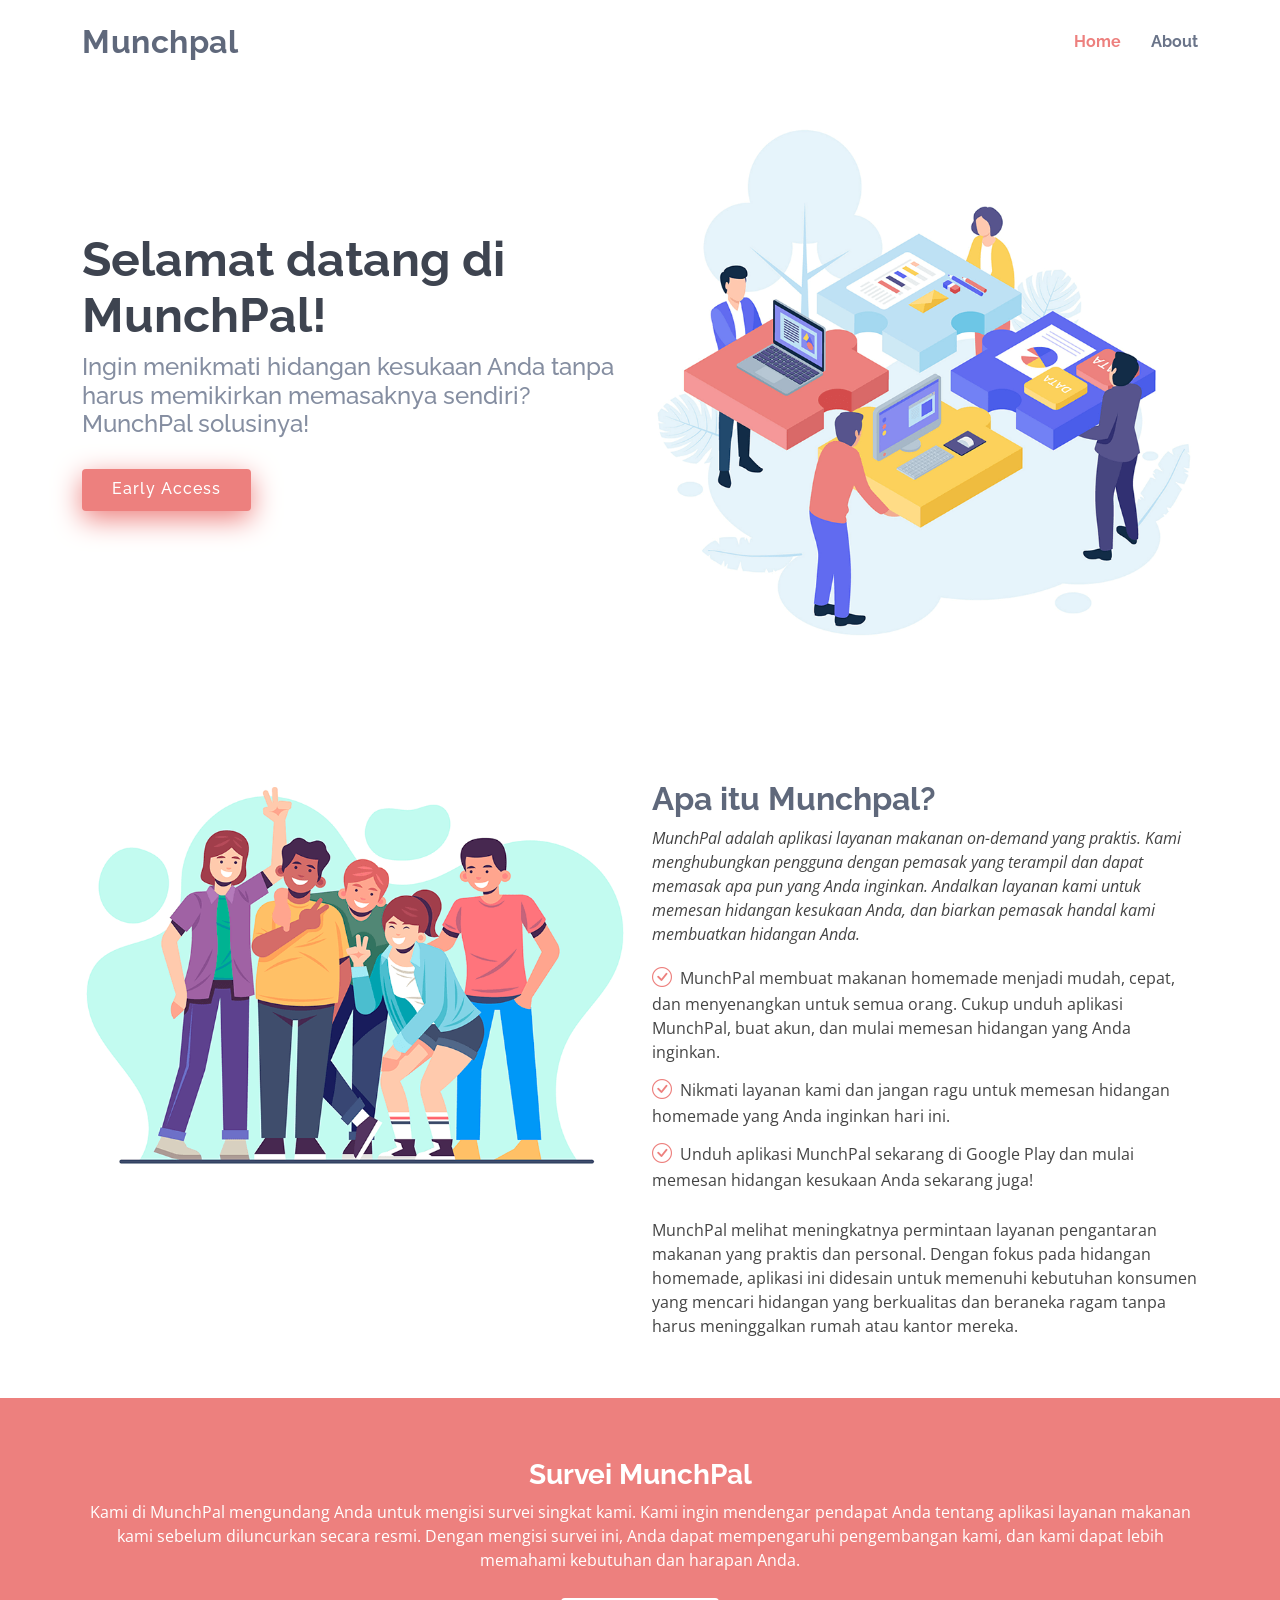
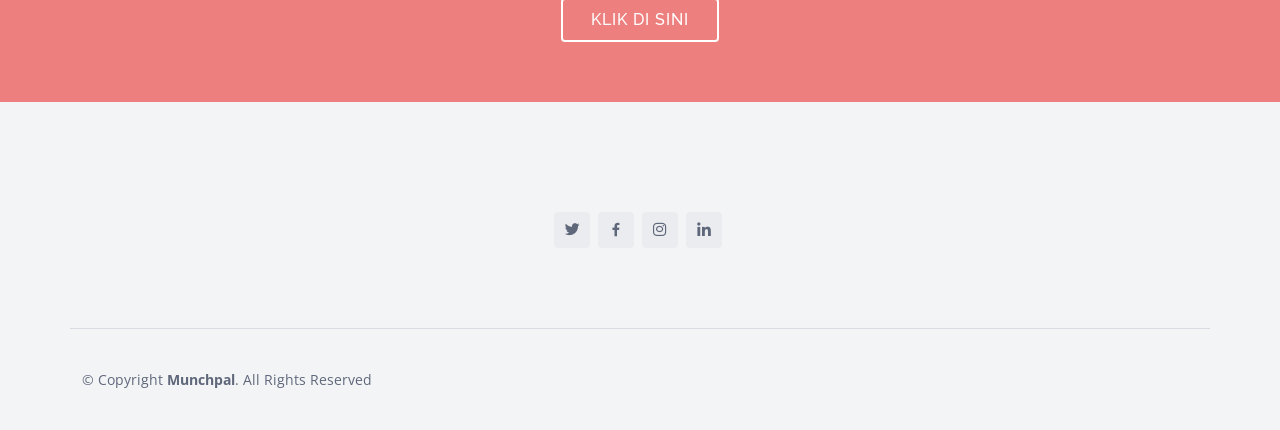
==== index.html @ d5d90462 "test redirect" ====
<!DOCTYPE html>
<html lang="en">
  <head>
    <meta charset="utf-8" />
    <meta content="width=device-width, initial-scale=1.0" name="viewport" />

    <title>Munchpal Bootstrap Template - Index</title>
    <meta content="" name="description" />
    <meta content="" name="keywords" />

    <!-- Favicons -->
    <link href="assets/img/favicon.png" rel="icon" />
    <link href="assets/img/apple-touch-icon.png" rel="apple-touch-icon" />

    <!-- Google Fonts -->
    <link
      href="https://fonts.googleapis.com/css?family=Open+Sans:300,300i,400,400i,600,600i,700,700i|Raleway:300,300i,400,400i,500,500i,600,600i,700,700i|Poppins:300,300i,400,400i,500,500i,600,600i,700,700i"
      rel="stylesheet"
    />

    <!-- Vendor CSS Files -->
    <link
      href="assets/vendor/bootstrap/css/bootstrap.min.css"
      rel="stylesheet"
    />
    <link
      href="assets/vendor/bootstrap-icons/bootstrap-icons.css"
      rel="stylesheet"
    />
    <link href="assets/vendor/boxicons/css/boxicons.min.css" rel="stylesheet" />
    <link
      href="assets/vendor/glightbox/css/glightbox.min.css"
      rel="stylesheet"
    />
    <link href="assets/vendor/swiper/swiper-bundle.min.css" rel="stylesheet" />

    <!-- Template Main CSS File -->
    <link href="assets/css/style.css" rel="stylesheet" />

    <!-- =======================================================
  * Template Name: Munchpal
  * Updated: Jul 27 2023 with Bootstrap v5.3.1
  * Template URL: https://bootstrapmade.com/Munchpal-free-simple-bootstrap-template/
  * Author: BootstrapMade.com
  * License: https://bootstrapmade.com/license/
  ======================================================== -->
  </head>

  <body>
    <!-- ======= Header ======= -->
    <header id="header" class="fixed-top">
      <div class="container d-flex align-items-center justify-content-between">
        <h1 class="logo"><a href="index.html">Munchpal</a></h1>
        <!-- Uncomment below if you prefer to use an image logo -->
        <!-- <a href="index.html" class="logo"><img src="assets/img/logo.png" alt="" class="img-fluid"></a>-->

        <nav id="navbar" class="navbar">
          <ul>
            <li><a class="nav-link scrollto active" href="#hero">Home</a></li>
            <li><a class="nav-link scrollto" href="#about">About</a></li>
          </ul>
          <i class="bi bi-list mobile-nav-toggle"></i>
        </nav>
        <!-- .navbar -->
      </div>
    </header>
    <!-- End Header -->

    <!-- ======= Hero Section ======= -->
    <section id="hero" class="d-flex align-items-center">
      <div class="container">
        <div class="row">
          <div
            class="col-lg-6 pt-5 pt-lg-0 order-2 order-lg-1 d-flex flex-column justify-content-center"
          >
            <h1>Selamat datang di MunchPal!</h1>
            <h2>
              Ingin menikmati hidangan kesukaan Anda tanpa harus memikirkan
              memasaknya sendiri? MunchPal solusinya!
            </h2>
            <div class="d-flex">
              <a href="https://www.google.com" class="btn-get-started scrollto"
                >Early Access</a
              >
            </div>
          </div>
          <div class="col-lg-6 order-1 order-lg-2 hero-img">
            <img
              src="assets/img/hero-img.png"
              class="img-fluid animated"
              alt=""
            />
          </div>
        </div>
      </div>
    </section>
    <!-- End Hero -->

    <main id="main">
      <!-- ======= About Section ======= -->
      <section id="about" class="about">
        <div class="container">
          <div class="row">
            <div class="col-lg-6">
              <img src="assets/img/about.png" class="img-fluid" alt="" />
            </div>
            <div class="col-lg-6 pt-4 pt-lg-0 content">
              <h3>Apa itu Munchpal?</h3>
              <p class="fst-italic">
                MunchPal adalah aplikasi layanan makanan on-demand yang praktis.
                Kami menghubungkan pengguna dengan pemasak yang terampil dan
                dapat memasak apa pun yang Anda inginkan. Andalkan layanan kami
                untuk memesan hidangan kesukaan Anda, dan biarkan pemasak handal
                kami membuatkan hidangan Anda.
              </p>
              <ul>
                <li>
                  <i class="bi bi-check-circle"></i> MunchPal membuat makanan
                  homemade menjadi mudah, cepat, dan menyenangkan untuk semua
                  orang. Cukup unduh aplikasi MunchPal, buat akun, dan mulai
                  memesan hidangan yang Anda inginkan.
                </li>
                <li>
                  <i class="bi bi-check-circle"></i> Nikmati layanan kami dan
                  jangan ragu untuk memesan hidangan homemade yang Anda inginkan
                  hari ini.
                </li>
                <li>
                  <i class="bi bi-check-circle"></i> Unduh aplikasi MunchPal
                  sekarang di Google Play dan mulai memesan hidangan kesukaan
                  Anda sekarang juga!
                </li>
              </ul>
              <p>
                MunchPal melihat meningkatnya permintaan layanan pengantaran
                makanan yang praktis dan personal. Dengan fokus pada hidangan
                homemade, aplikasi ini didesain untuk memenuhi kebutuhan
                konsumen yang mencari hidangan yang berkualitas dan beraneka
                ragam tanpa harus meninggalkan rumah atau kantor mereka.
              </p>
            </div>
          </div>
        </div>
      </section>
      <!-- End About Section -->

      <!-- ======= Cta Section ======= -->
      <section id="cta" class="cta">
        <div class="container">
          <div class="text-center">
            <h3>Survei MunchPal</h3>
            <p>
              Kami di MunchPal mengundang Anda untuk mengisi survei singkat
              kami. Kami ingin mendengar pendapat Anda tentang aplikasi layanan
              makanan kami sebelum diluncurkan secara resmi. Dengan mengisi
              survei ini, Anda dapat mempengaruhi pengembangan kami, dan kami
              dapat lebih memahami kebutuhan dan harapan Anda.
            </p>
            <a class="cta-btn" href="#">Klik di sini</a>
          </div>
        </div>
      </section>
      <!-- End Cta Section -->
    </main>
    <!-- End #main -->

    <!-- ======= Footer ======= -->
    <footer id="footer">
      <div class="footer-top">
        <div class="container">
          <div class="social-links">
            <a href="#" class="twitter"><i class="bx bxl-twitter"></i></a>
            <a href="#" class="facebook"><i class="bx bxl-facebook"></i></a>
            <a href="#" class="instagram"><i class="bx bxl-instagram"></i></a>
            <a href="#" class="linkedin"><i class="bx bxl-linkedin"></i></a>
          </div>
        </div>
      </div>

      <div class="container footer-bottom clearfix">
        <div class="copyright">
          &copy; Copyright <strong><span>Munchpal</span></strong
          >. All Rights Reserved
        </div>
        <div class="credits">
          <!-- All the links in the footer should remain intact. -->
          <!-- You can delete the links only if you purchased the pro version. -->
          <!-- Licensing information: https://bootstrapmade.com/license/ -->
          <!-- Purchase the pro version with working PHP/AJAX contact form: https://bootstrapmade.com/Munchpal-free-simple-bootstrap-template/ -->
        </div>
      </div>
    </footer>
    <!-- End Footer -->

    <a
      href="#"
      class="back-to-top d-flex align-items-center justify-content-center"
      ><i class="bi bi-arrow-up-short"></i
    ></a>

    <!-- Vendor JS Files -->
    <script src="assets/vendor/purecounter/purecounter_vanilla.js"></script>
    <script src="assets/vendor/bootstrap/js/bootstrap.bundle.min.js"></script>
    <script src="assets/vendor/glightbox/js/glightbox.min.js"></script>
    <script src="assets/vendor/isotope-layout/isotope.pkgd.min.js"></script>
    <script src="assets/vendor/swiper/swiper-bundle.min.js"></script>
    <script src="assets/vendor/php-email-form/validate.js"></script>

    <!-- Template Main JS File -->
    <script src="assets/js/main.js"></script>
  </body>
</html>
---- assets/css/style.css ----
/**
* Template Name: Munchpal
* Updated: Jul 27 2023 with Bootstrap v5.3.1
* Template URL: https://bootstrapmade.com/Munchpal-free-simple-bootstrap-template/
* Author: BootstrapMade.com
* License: https://bootstrapmade.com/license/
*/

/*--------------------------------------------------------------
# General
--------------------------------------------------------------*/
body {
  font-family: "Open Sans", sans-serif;
  color: #444444;
}

a {
  color: #14c871;
  text-decoration: none;
}

a:hover {
  color: #ed807e;
  text-decoration: none;
}

h1,
h2,
h3,
h4,
h5,
h6 {
  font-family: "Raleway", sans-serif;
}

/*--------------------------------------------------------------
# Back to top button
--------------------------------------------------------------*/
.back-to-top {
  position: fixed;
  visibility: hidden;
  opacity: 0;
  right: 15px;
  bottom: 15px;
  z-index: 996;
  background: #ed807e;
  width: 40px;
  height: 40px;
  border-radius: 4px;
  transition: all 0.4s;
}

.back-to-top i {
  font-size: 24px;
  color: #fff;
  line-height: 0;
}

.back-to-top:hover {
  background: #33eb92;
  color: #fff;
}

.back-to-top.active {
  visibility: visible;
  opacity: 1;
}

/*--------------------------------------------------------------
# Header
--------------------------------------------------------------*/
#header {
  background: #fff;
  transition: all 0.5s;
  z-index: 997;
  padding: 20px 0;
}

#header.header-scrolled {
  box-shadow: 0px 2px 15px rgba(0, 0, 0, 0.1);
  padding: 12px 0;
}

#header .logo {
  font-size: 32px;
  margin: 0;
  padding: 0;
  line-height: 1;
  font-weight: 700;
  letter-spacing: 0.5px;
}

#header .logo a {
  color: #5f687b;
}

#header .logo img {
  max-height: 40px;
}

@media (max-width: 991px) {
  #header {
    padding: 12px 0;
  }
}

/*--------------------------------------------------------------
# Navigation Menu
--------------------------------------------------------------*/
/**
* Desktop Navigation 
*/
.navbar {
  padding: 0;
}

.navbar ul {
  margin: 0;
  padding: 0;
  display: flex;
  list-style: none;
  align-items: center;
}

.navbar li {
  position: relative;
}

.navbar a,
.navbar a:focus {
  display: flex;
  align-items: center;
  justify-content: space-between;
  padding: 10px 0 10px 30px;
  font-family: "Raleway", sans-serif;
  font-size: 16px;
  font-weight: 700;
  color: #6a7489;
  white-space: nowrap;
  transition: 0.3s;
}

.navbar a i,
.navbar a:focus i {
  font-size: 12px;
  line-height: 0;
  margin-left: 5px;
}

.navbar a:hover,
.navbar .active,
.navbar .active:focus,
.navbar li:hover > a {
  color: #ed807e;
}

.navbar .getstarted,
.navbar .getstarted:focus {
  padding: 10px 25px;
  margin-left: 30px;
  border-radius: 4px;
  line-height: 1;
  color: #5f687b;
  font-size: 14px;
  font-weight: 500;
  border: 1px solid #cdd1d9;
}

.navbar .getstarted:hover,
.navbar .getstarted:focus:hover {
  background: #ed807e;
  color: #fff;
  border-color: #ed807e;
}

.navbar .dropdown ul {
  display: block;
  position: absolute;
  left: 14px;
  top: calc(100% + 30px);
  margin: 0;
  padding: 10px 0;
  z-index: 99;
  opacity: 0;
  visibility: hidden;
  background: #fff;
  box-shadow: 0px 0px 30px rgba(127, 137, 161, 0.25);
  transition: 0.3s;
  border-radius: 4px;
}

.navbar .dropdown ul li {
  min-width: 200px;
}

.navbar .dropdown ul a {
  padding: 10px 20px;
  font-size: 15px;
  text-transform: none;
  font-weight: 600;
}

.navbar .dropdown ul a i {
  font-size: 12px;
}

.navbar .dropdown ul a:hover,
.navbar .dropdown ul .active:hover,
.navbar .dropdown ul li:hover > a {
  color: #ed807e;
}

.navbar .dropdown:hover > ul {
  opacity: 1;
  top: 100%;
  visibility: visible;
}

.navbar .dropdown .dropdown ul {
  top: 0;
  left: calc(100% - 30px);
  visibility: hidden;
}

.navbar .dropdown .dropdown:hover > ul {
  opacity: 1;
  top: 0;
  left: 100%;
  visibility: visible;
}

@media (max-width: 1366px) {
  .navbar .dropdown .dropdown ul {
    left: -90%;
  }

  .navbar .dropdown .dropdown:hover > ul {
    left: -100%;
  }
}

/**
* Mobile Navigation 
*/
.mobile-nav-toggle {
  color: #5f687b;
  font-size: 28px;
  cursor: pointer;
  display: none;
  line-height: 0;
  transition: 0.5s;
}

.mobile-nav-toggle.bi-x {
  color: #fff;
}

@media (max-width: 991px) {
  .mobile-nav-toggle {
    display: block;
  }

  .navbar ul {
    display: none;
  }
}

.navbar-mobile {
  position: fixed;
  overflow: hidden;
  top: 0;
  right: 0;
  left: 0;
  bottom: 0;
  background: rgba(73, 80, 94, 0.9);
  transition: 0.3s;
  z-index: 999;
}

.navbar-mobile .mobile-nav-toggle {
  position: absolute;
  top: 15px;
  right: 15px;
}

.navbar-mobile ul {
  display: block;
  position: absolute;
  top: 55px;
  right: 15px;
  bottom: 15px;
  left: 15px;
  padding: 10px 0;
  border-radius: 10px;
  background-color: #fff;
  overflow-y: auto;
  transition: 0.3s;
}

.navbar-mobile a,
.navbar-mobile a:focus {
  padding: 10px 20px;
  font-size: 15px;
  color: #5f687b;
}

.navbar-mobile a:hover,
.navbar-mobile .active,
.navbar-mobile li:hover > a {
  color: #ed807e;
}

.navbar-mobile .getstarted,
.navbar-mobile .getstarted:focus {
  margin: 15px;
  padding: 10px 15px;
}

.navbar-mobile .dropdown ul {
  position: static;
  display: none;
  margin: 10px 20px;
  padding: 10px 0;
  z-index: 99;
  opacity: 1;
  visibility: visible;
  background: #fff;
  box-shadow: 0px 0px 30px rgba(127, 137, 161, 0.25);
}

.navbar-mobile .dropdown ul li {
  min-width: 200px;
}

.navbar-mobile .dropdown ul a {
  padding: 10px 20px;
}

.navbar-mobile .dropdown ul a i {
  font-size: 12px;
}

.navbar-mobile .dropdown ul a:hover,
.navbar-mobile .dropdown ul .active:hover,
.navbar-mobile .dropdown ul li:hover > a {
  color: #ed807e;
}

.navbar-mobile .dropdown > .dropdown-active {
  display: block;
}

/*--------------------------------------------------------------
# Hero Section
--------------------------------------------------------------*/
#hero {
  width: 100%;
  height: 80vh;
  background: #fff;
  padding-top: 82px;
}

#hero h1 {
  margin: 0;
  font-size: 48px;
  font-weight: 700;
  line-height: 56px;
  color: #3e4450;
}

#hero h2 {
  color: #858ea1;
  margin: 10px 0 30px 0;
  font-size: 24px;
}

#hero .btn-get-started {
  font-family: "Raleway", sans-serif;
  font-weight: 500;
  font-size: 16px;
  letter-spacing: 1px;
  display: inline-block;
  padding: 8px 30px 10px 30px;
  border-radius: 4px;
  transition: 0.5s;
  color: #fff;
  background: #ed807e;
  box-shadow: 0 8px 28px #ed807e;
}

#hero .btn-get-started:hover {
  box-shadow: 0 8px 28px #ed807e;
}

#hero .btn-watch-video {
  font-size: 16px;
  display: inline-block;
  transition: 0.5s;
  margin-left: 25px;
  color: #5f687b;
  display: inline-flex;
  align-items: center;
  justify-content: center;
}

#hero .btn-watch-video i {
  color: #949cac;
  font-size: 32px;
  line-height: 0;
  margin-right: 8px;
}

#hero .btn-watch-video:hover i {
  color: #ed807e;
}

#hero .animated {
  animation: up-down 2s ease-in-out infinite alternate-reverse both;
}

@media (max-width: 991px) {
  #hero {
    height: 100vh;
  }

  #hero .animated {
    animation: none;
  }

  #hero .hero-img {
    text-align: center;
  }

  #hero .hero-img img {
    width: 50%;
  }
}

@media (max-width: 768px) {
  #hero {
    height: auto;
  }

  #hero h1 {
    font-size: 28px;
    line-height: 36px;
  }

  #hero h2 {
    font-size: 18px;
    line-height: 24px;
    margin-bottom: 30px;
  }

  #hero .hero-img img {
    width: 70%;
  }
}

@media (max-width: 575px) {
  #hero .hero-img img {
    width: 80%;
  }
}

@keyframes up-down {
  0% {
    transform: translateY(10px);
  }

  100% {
    transform: translateY(-10px);
  }
}

/*--------------------------------------------------------------
# Sections General
--------------------------------------------------------------*/
section {
  padding: 60px 0;
  overflow: hidden;
}

.section-bg {
  background-color: #f9f9fa;
}

.section-title {
  text-align: center;
  padding: 30px 0;
  position: relative;
}

.section-title h2 {
  font-size: 32px;
  font-weight: 700;
  text-transform: uppercase;
  margin-bottom: 20px;
  padding-bottom: 0;
  color: #5f687b;
  position: relative;
  z-index: 2;
}

.section-title span {
  position: absolute;
  top: 30px;
  color: #f0f1f3;
  left: 0;
  right: 0;
  z-index: 1;
  font-weight: 700;
  font-size: 52px;
  text-transform: uppercase;
  line-height: 0;
}

.section-title p {
  margin-bottom: 0;
  position: relative;
  z-index: 2;
}

@media (max-width: 575px) {
  .section-title h2 {
    font-size: 28px;
    margin-bottom: 15px;
  }

  .section-title span {
    font-size: 38px;
  }
}

/*--------------------------------------------------------------
# Featured Services
--------------------------------------------------------------*/
.featured-services {
  padding: 0;
}

.featured-services .icon-box {
  padding: 20px;
  color: #5f687b;
  background: #f9f9fa;
  border-radius: 4px;
  border: 1px solid #f9f9fa;
  transition: 0.3s;
  height: 100%;
}

.featured-services .icon {
  margin: 0 0 15px 0;
}

.featured-services .icon i {
  color: #ed807e;
  font-size: 36px;
}

.featured-services .title {
  font-weight: 600;
  margin-bottom: 15px;
  font-size: 18px;
}

.featured-services .title a {
  color: #5f687b;
  transition: 0.3s;
}

.featured-services .icon-box:hover {
  border-color: #eaecef;
}

.featured-services .icon-box:hover .title a {
  color: #ed807e;
}

.featured-services .description {
  line-height: 24px;
  font-size: 14px;
}

/*--------------------------------------------------------------
# About
--------------------------------------------------------------*/
.about .content h3 {
  font-weight: 700;
  font-size: 32px;
  color: #5f687b;
}

.about .content ul {
  list-style: none;
  padding: 0;
}

.about .content ul li {
  padding-bottom: 10px;
}

.about .content ul i {
  font-size: 20px;
  padding-right: 4px;
  color: #ed807e;
}

.about .content p:last-child {
  margin-bottom: 0;
}

/*--------------------------------------------------------------
# Counts
--------------------------------------------------------------*/
.counts {
  padding-top: 0;
}

.counts .counters span {
  font-size: 48px;
  display: block;
  color: #ed807e;
  font-weight: 700;
}

.counts .counters p {
  padding: 0;
  margin: 0 0 20px 0;
  font-family: "Raleway", sans-serif;
  font-size: 14px;
  font-weight: 600;
}

/*--------------------------------------------------------------
# Services
--------------------------------------------------------------*/
.services .icon-box {
  text-align: center;
  border: 1px solid #fff;
  padding: 80px 20px;
  transition: all ease-in-out 0.3s;
  background: #fff;
}

.services .icon-box .icon {
  margin: 0 auto;
  display: flex;
  align-items: center;
  justify-content: center;
  margin-bottom: 20px;
  transition: ease-in-out 0.3s;
}

.services .icon-box .icon i {
  color: #ed807e;
  font-size: 36px;
  transition: 0.3s;
}

.services .icon-box h4 {
  font-weight: 700;
  margin-bottom: 15px;
  font-size: 24px;
}

.services .icon-box h4 a {
  color: #5f687b;
  transition: ease-in-out 0.3s;
}

.services .icon-box p {
  line-height: 24px;
  font-size: 14px;
  margin-bottom: 0;
}

.services .icon-box:hover {
  border-color: #eaecef;
}

.services .icon-box:hover h4 a {
  color: #ed807e;
}

/*--------------------------------------------------------------
# Portfolio
--------------------------------------------------------------*/
.portfolio #portfolio-flters {
  padding: 0;
  margin: 0 auto 25px auto;
  list-style: none;
  text-align: center;
  border-radius: 50px;
}

.portfolio #portfolio-flters li {
  cursor: pointer;
  display: inline-block;
  padding: 10px 15px;
  font-size: 14px;
  font-weight: 600;
  line-height: 1;
  text-transform: uppercase;
  color: #444444;
  transition: all 0.3s ease-in-out;
}

.portfolio #portfolio-flters li:hover,
.portfolio #portfolio-flters li.filter-active {
  color: #ed807e;
}

.portfolio #portfolio-flters li:last-child {
  margin-right: 0;
}

.portfolio .portfolio-item {
  margin-bottom: 30px;
}

.portfolio .portfolio-item .portfolio-info {
  opacity: 0;
  position: absolute;
  left: 30px;
  right: 30px;
  bottom: 0;
  z-index: 3;
  transition: all ease-in-out 0.3s;
  background: rgba(255, 255, 255, 0.9);
  padding: 15px;
}

.portfolio .portfolio-item .portfolio-info h4 {
  font-size: 18px;
  color: #fff;
  font-weight: 600;
  color: #5f687b;
}

.portfolio .portfolio-item .portfolio-info p {
  color: #949cac;
  font-size: 14px;
  margin-bottom: 0;
}

.portfolio .portfolio-item .portfolio-info .preview-link,
.portfolio .portfolio-item .portfolio-info .details-link {
  position: absolute;
  right: 40px;
  font-size: 24px;
  top: calc(50% - 18px);
  color: #ed807e;
  transition: 0.3s;
}

.portfolio .portfolio-item .portfolio-info .preview-link:hover,
.portfolio .portfolio-item .portfolio-info .details-link:hover {
  color: #ed807e;
}

.portfolio .portfolio-item .portfolio-info .details-link {
  right: 10px;
}

.portfolio .portfolio-item:hover .portfolio-info {
  opacity: 1;
  bottom: 20px;
}

/*--------------------------------------------------------------
# Portfolio Details
--------------------------------------------------------------*/
.portfolio-details {
  padding-top: 40px;
}

.portfolio-details .portfolio-details-slider img {
  width: 100%;
}

.portfolio-details .portfolio-details-slider .swiper-pagination {
  margin-top: 20px;
  position: relative;
}

.portfolio-details
  .portfolio-details-slider
  .swiper-pagination
  .swiper-pagination-bullet {
  width: 12px;
  height: 12px;
  background-color: #fff;
  opacity: 1;
  border: 1px solid #ed807e;
}

.portfolio-details
  .portfolio-details-slider
  .swiper-pagination
  .swiper-pagination-bullet-active {
  background-color: #ed807e;
}

.portfolio-details .portfolio-info {
  padding: 30px;
  box-shadow: 0px 0 30px rgba(95, 104, 123, 0.08);
}

.portfolio-details .portfolio-info h3 {
  font-size: 22px;
  font-weight: 700;
  margin-bottom: 20px;
  padding-bottom: 20px;
  border-bottom: 1px solid #eee;
}

.portfolio-details .portfolio-info ul {
  list-style: none;
  padding: 0;
  font-size: 15px;
}

.portfolio-details .portfolio-info ul li + li {
  margin-top: 10px;
}

.portfolio-details .portfolio-description {
  padding-top: 30px;
}

.portfolio-details .portfolio-description h2 {
  font-size: 26px;
  font-weight: 700;
  margin-bottom: 20px;
}

.portfolio-details .portfolio-description p {
  padding: 0;
}

/*--------------------------------------------------------------
# Testimonials
--------------------------------------------------------------*/
.testimonials .testimonials-carousel,
.testimonials .testimonials-slider {
  overflow: hidden;
}

.testimonials .testimonial-item {
  box-sizing: content-box;
  min-height: 320px;
}

.testimonials .testimonial-item .testimonial-img {
  width: 90px;
  border-radius: 50%;
  margin: -40px 0 0 40px;
  position: relative;
  z-index: 2;
  border: 6px solid #fff;
}

.testimonials .testimonial-item h3 {
  font-size: 18px;
  font-weight: bold;
  margin: 10px 0 5px 45px;
  color: #111;
}

.testimonials .testimonial-item h4 {
  font-size: 14px;
  color: #999;
  margin: 0 0 0 45px;
}

.testimonials .testimonial-item .quote-icon-left,
.testimonials .testimonial-item .quote-icon-right {
  color: #e4e6ea;
  font-size: 26px;
}

.testimonials .testimonial-item .quote-icon-left {
  display: inline-block;
  left: -5px;
  position: relative;
}

.testimonials .testimonial-item .quote-icon-right {
  display: inline-block;
  right: -5px;
  position: relative;
  top: 10px;
}

.testimonials .testimonial-item p {
  font-style: italic;
  margin: 0 15px 0 15px;
  padding: 20px 20px 60px 20px;
  background: white;
  position: relative;
  border-radius: 6px;
  position: relative;
  z-index: 1;
}

.testimonials .swiper-pagination {
  margin-top: 20px;
  position: relative;
}

.testimonials .swiper-pagination .swiper-pagination-bullet {
  width: 12px;
  height: 12px;
  background-color: #fff;
  opacity: 1;
  border: 1px solid #ed807e;
}

.testimonials .swiper-pagination .swiper-pagination-bullet-active {
  background-color: #ed807e;
}

/*--------------------------------------------------------------
# Cta
--------------------------------------------------------------*/
.cta {
  background: #ed807e;
  background-size: cover;
  padding: 60px 0;
}

.cta h3 {
  color: #fff;
  font-size: 28px;
  font-weight: 700;
}

.cta p {
  color: #fff;
}

.cta .cta-btn {
  font-family: "Raleway", sans-serif;
  text-transform: uppercase;
  font-weight: 500;
  font-size: 16px;
  letter-spacing: 1px;
  display: inline-block;
  padding: 8px 28px;
  border-radius: 4px;
  transition: 0.5s;
  margin-top: 10px;
  border: 2px solid #fff;
  color: #fff;
}

.cta .cta-btn:hover {
  background: #ed807e;
  border-color: #ed807e;
}

/*--------------------------------------------------------------
# Team
--------------------------------------------------------------*/
.team .member {
  text-align: center;
  margin-bottom: 20px;
  padding: 30px 20px;
  background: #fff;
}

.team .member img {
  max-width: 100%;
  margin: 0 0 30px 0;
}

.team .member h4 {
  font-weight: 700;
  margin-bottom: 2px;
  font-size: 18px;
}

.team .member span {
  font-style: italic;
  display: block;
  font-size: 13px;
}

.team .member p {
  padding-top: 10px;
  font-size: 14px;
  font-style: italic;
  color: #aaaaaa;
}

.team .member .social {
  margin-top: 15px;
}

.team .member .social a {
  color: #919191;
  transition: 0.3s;
}

.team .member .social a:hover {
  color: #ed807e;
}

.team .member .social i {
  font-size: 18px;
  margin: 0 2px;
}

/*--------------------------------------------------------------
# Contact
--------------------------------------------------------------*/
.contact .info {
  border-top: 3px solid #ed807e;
  border-bottom: 3px solid #ed807e;
  padding: 30px;
  width: 100%;
  background-color: #f9f9fa;
}

.contact .info i {
  font-size: 20px;
  color: #ed807e;
  float: left;
  width: 44px;
  height: 44px;
  background: #fff;
  display: flex;
  justify-content: center;
  align-items: center;
  border-radius: 50px;
  transition: all 0.3s ease-in-out;
}

.contact .info h4 {
  padding: 0 0 0 60px;
  font-size: 22px;
  font-weight: 600;
  margin-bottom: 5px;
  color: #5f687b;
}

.contact .info p {
  padding: 0 0 10px 60px;
  margin-bottom: 20px;
  font-size: 14px;
  color: #949cac;
}

.contact .info .social-links {
  padding-left: 60px;
}

.contact .info .social-links a {
  font-size: 18px;
  display: inline-block;
  background: #333;
  color: #fff;
  line-height: 1;
  padding: 8px 0;
  border-radius: 50%;
  text-align: center;
  width: 36px;
  height: 36px;
  transition: 0.3s;
  margin-right: 10px;
}

.contact .info .social-links a:hover {
  background: #ed807e;
  color: #fff;
}

.contact .info .email:hover i,
.contact .info .address:hover i,
.contact .info .phone:hover i {
  background: #ed807e;
  color: #fff;
}

.contact .php-email-form {
  width: 100%;
  border-top: 3px solid #ed807e;
  border-bottom: 3px solid #ed807e;
  padding: 30px;
  background-color: #f9f9fa;
}

.contact .php-email-form .form-group {
  padding-bottom: 8px;
}

.contact .php-email-form .error-message {
  display: none;
  color: #fff;
  background: #ed3c0d;
  text-align: left;
  padding: 15px;
  font-weight: 600;
}

.contact .php-email-form .error-message br + br {
  margin-top: 25px;
}

.contact .php-email-form .sent-message {
  display: none;
  color: #fff;
  background: #18d26e;
  text-align: center;
  padding: 15px;
  font-weight: 600;
}

.contact .php-email-form .loading {
  display: none;
  background: #fff;
  text-align: center;
  padding: 15px;
}

.contact .php-email-form .loading:before {
  content: "";
  display: inline-block;
  border-radius: 50%;
  width: 24px;
  height: 24px;
  margin: 0 10px -6px 0;
  border: 3px solid #18d26e;
  border-top-color: #eee;
  animation: animate-loading 1s linear infinite;
}

.contact .php-email-form input,
.contact .php-email-form textarea {
  border-radius: 0;
  box-shadow: none;
  font-size: 14px;
  border-radius: 4px;
}

.contact .php-email-form input:focus,
.contact .php-email-form textarea:focus {
  border-color: #ed807e;
}

.contact .php-email-form input {
  height: 44px;
}

.contact .php-email-form textarea {
  padding: 10px 12px;
}

.contact .php-email-form button[type="submit"] {
  background: #ed807e;
  border: 0;
  padding: 10px 24px;
  color: #fff;
  transition: 0.4s;
  border-radius: 4px;
}

.contact .php-email-form button[type="submit"]:hover {
  background: #ed807e;
}

@keyframes animate-loading {
  0% {
    transform: rotate(0deg);
  }

  100% {
    transform: rotate(360deg);
  }
}

/*--------------------------------------------------------------
# Breadcrumbs
--------------------------------------------------------------*/
.breadcrumbs {
  padding: 15px 0;
  background: #f9f9fa;
  min-height: 40px;
  margin-top: 82px;
}

.breadcrumbs h2 {
  font-size: 36px;
  font-weight: 300;
}

.breadcrumbs ol {
  display: flex;
  flex-wrap: wrap;
  list-style: none;
  padding: 0;
  margin: 0;
}

.breadcrumbs ol li + li {
  padding-left: 10px;
}

.breadcrumbs ol li + li::before {
  display: inline-block;
  padding-right: 10px;
  color: #778196;
  content: "/";
}

@media (max-width: 992px) {
  .breadcrumbs {
    margin-top: 58px;
  }

  .breadcrumbs .d-flex {
    display: block !important;
  }

  .breadcrumbs ol {
    display: block;
  }

  .breadcrumbs ol li {
    display: inline-block;
  }
}

/*--------------------------------------------------------------
# Footer
--------------------------------------------------------------*/
#footer {
  background-color: #f3f4f6;
  color: #5f687b;
  font-size: 14px;
  position: relative;
}

#footer .footer-top {
  position: relative;
  z-index: 2;
  text-align: center;
  padding: 80px 0;
}

#footer .footer-top h3 {
  font-size: 36px;
  font-weight: 700;
  color: #5f687b;
  position: relative;
  font-family: "Poppins", sans-serif;
  padding-bottom: 0;
  margin-bottom: 0;
}

#footer .footer-top p {
  font-size: 15;
  font-style: italic;
  margin: 30px 0 0 0;
  padding: 0;
}

#footer .footer-top .footer-newsletter {
  text-align: center;
  font-size: 15px;
  margin-top: 30px;
}

#footer .footer-top .footer-newsletter form {
  background: #fff;
  padding: 6px 10px;
  position: relative;
  border-radius: 4px;
  text-align: left;
  border: 1px solid #e4e6ea;
}

#footer .footer-top .footer-newsletter form input[type="email"] {
  border: 0;
  padding: 4px 8px;
  width: calc(100% - 100px);
}

#footer .footer-top .footer-newsletter form input[type="submit"] {
  position: absolute;
  top: -1px;
  right: -1px;
  bottom: -1px;
  border: 0;
  background: none;
  font-size: 16px;
  padding: 0 20px;
  background: #ed807e;
  color: #fff;
  transition: 0.3s;
  border-radius: 0 4px 4px 0;
  box-shadow: 0px 2px 15px rgba(0, 0, 0, 0.1);
}

#footer .footer-top .footer-newsletter form input[type="submit"]:hover {
  background: #ed807e;
}

#footer .footer-top .social-links {
  margin-top: 30px;
}

#footer .footer-top .social-links a {
  font-size: 18px;
  display: inline-block;
  background: #eaecef;
  color: #5f687b;
  line-height: 1;
  padding: 8px 0;
  margin-right: 4px;
  border-radius: 4px;
  text-align: center;
  width: 36px;
  height: 36px;
  transition: 0.3s;
}

#footer .footer-top .social-links a:hover {
  background: #ed807e;
  color: #fff;
  text-decoration: none;
}

#footer .footer-bottom {
  border-top: 1px solid #d9dce2;
  z-index: 2;
  position: relative;
  padding-top: 40px;
  padding-bottom: 40px;
}

#footer .copyright {
  float: left;
}

#footer .credits {
  float: right;
  font-size: 13px;
}

@media (max-width: 992px) {
  #footer .copyright,
  #footer .credits {
    float: none;
    -moz-text-align-last: center;
    text-align-last: center;
  }
}
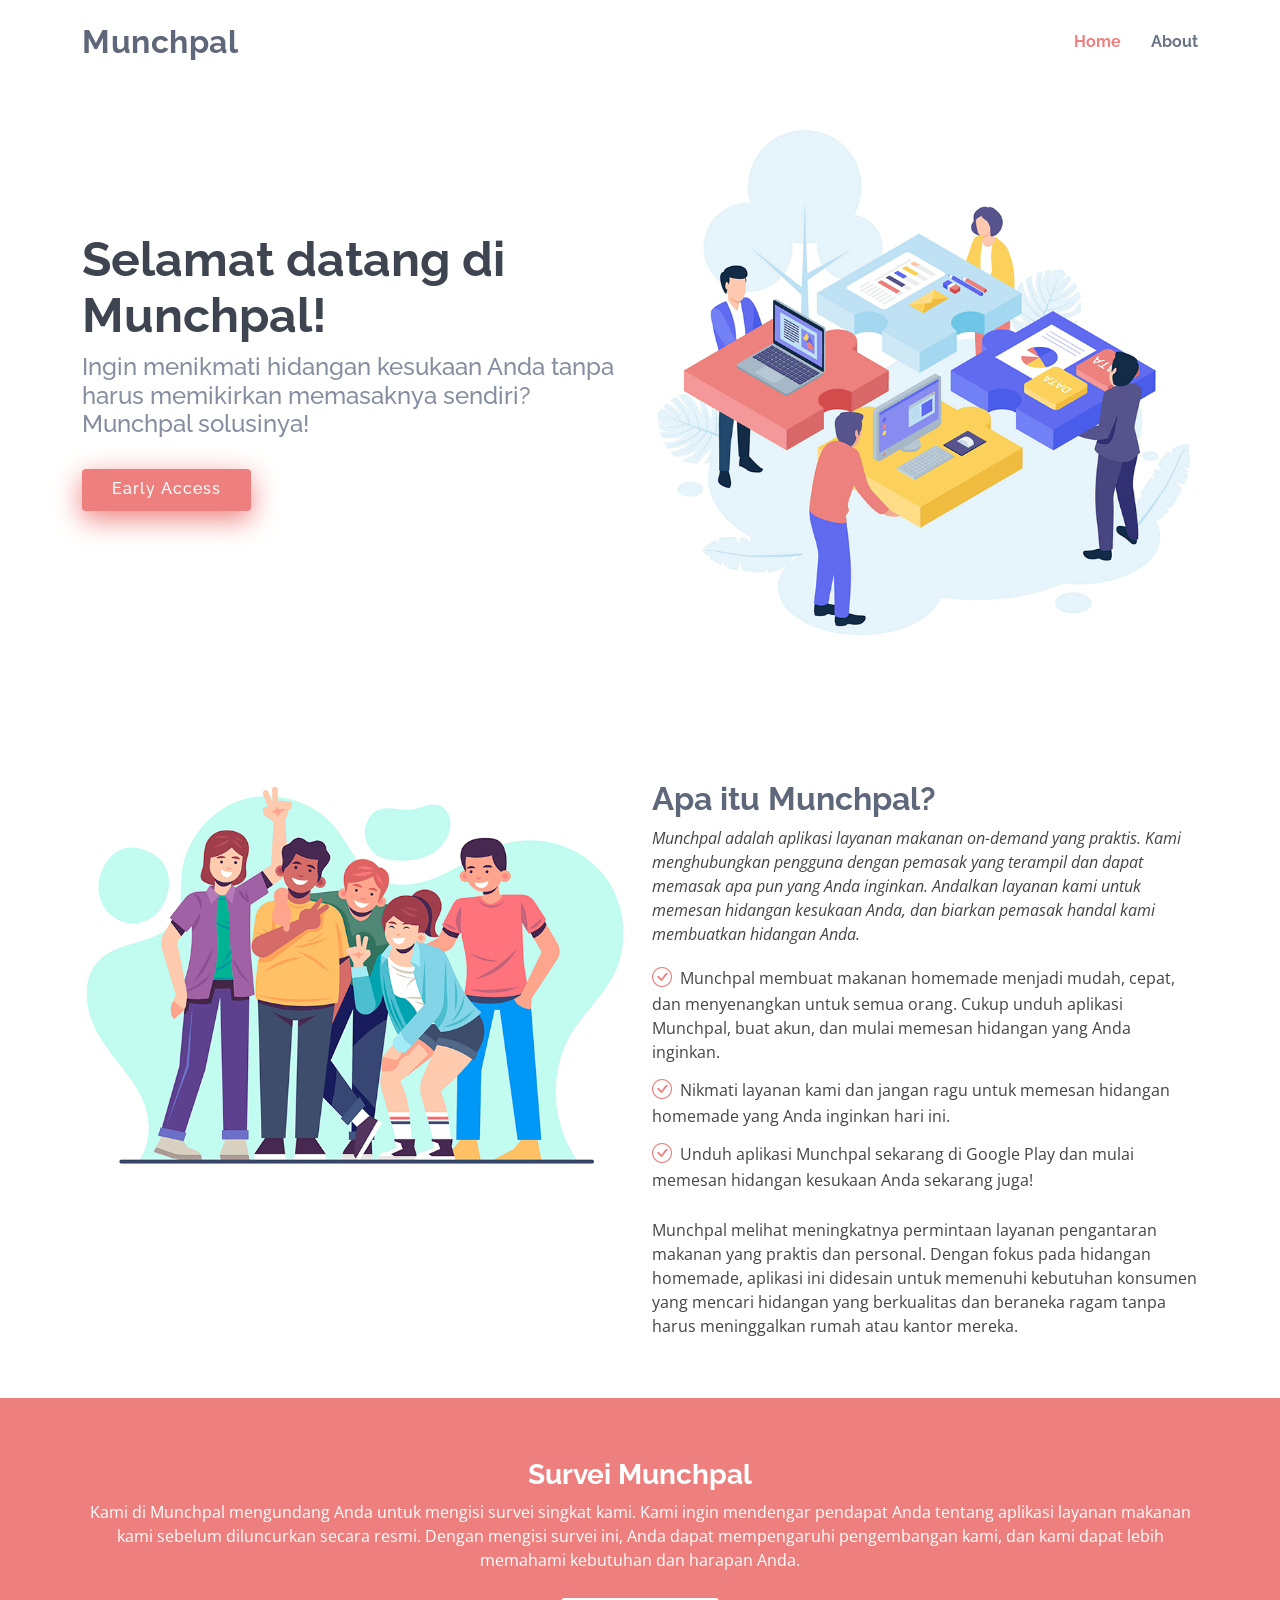
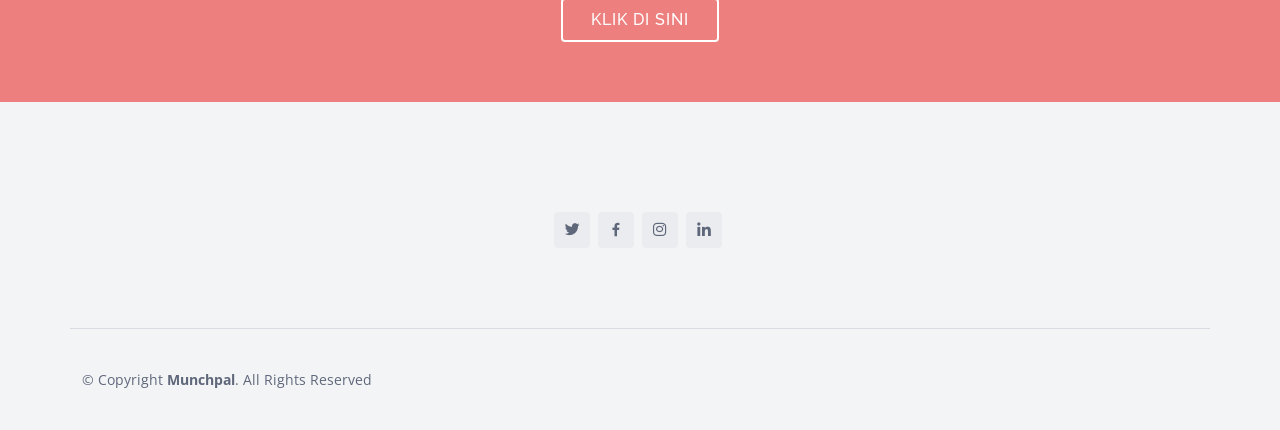
==== commit 9741a96a: "improvement" ====
--- a/index.html
+++ b/index.html
@@ -73,13 +73,15 @@
           <div
             class="col-lg-6 pt-5 pt-lg-0 order-2 order-lg-1 d-flex flex-column justify-content-center"
           >
-            <h1>Selamat datang di MunchPal!</h1>
+            <h1>Selamat datang di Munchpal!</h1>
             <h2>
               Ingin menikmati hidangan kesukaan Anda tanpa harus memikirkan
-              memasaknya sendiri? MunchPal solusinya!
+              memasaknya sendiri? Munchpal solusinya!
             </h2>
             <div class="d-flex">
-              <a href="https://www.google.com" class="btn-get-started scrollto"
+              <a
+                href="https://www.bit.ly/MunchpalSurvey"
+                class="btn-get-started scrollto"
                 >Early Access</a
               >
             </div>
@@ -107,7 +109,7 @@
             <div class="col-lg-6 pt-4 pt-lg-0 content">
               <h3>Apa itu Munchpal?</h3>
               <p class="fst-italic">
-                MunchPal adalah aplikasi layanan makanan on-demand yang praktis.
+                Munchpal adalah aplikasi layanan makanan on-demand yang praktis.
                 Kami menghubungkan pengguna dengan pemasak yang terampil dan
                 dapat memasak apa pun yang Anda inginkan. Andalkan layanan kami
                 untuk memesan hidangan kesukaan Anda, dan biarkan pemasak handal
@@ -115,9 +117,9 @@
               </p>
               <ul>
                 <li>
-                  <i class="bi bi-check-circle"></i> MunchPal membuat makanan
+                  <i class="bi bi-check-circle"></i> Munchpal membuat makanan
                   homemade menjadi mudah, cepat, dan menyenangkan untuk semua
-                  orang. Cukup unduh aplikasi MunchPal, buat akun, dan mulai
+                  orang. Cukup unduh aplikasi Munchpal, buat akun, dan mulai
                   memesan hidangan yang Anda inginkan.
                 </li>
                 <li>
@@ -126,13 +128,13 @@
                   hari ini.
                 </li>
                 <li>
-                  <i class="bi bi-check-circle"></i> Unduh aplikasi MunchPal
+                  <i class="bi bi-check-circle"></i> Unduh aplikasi Munchpal
                   sekarang di Google Play dan mulai memesan hidangan kesukaan
                   Anda sekarang juga!
                 </li>
               </ul>
               <p>
-                MunchPal melihat meningkatnya permintaan layanan pengantaran
+                Munchpal melihat meningkatnya permintaan layanan pengantaran
                 makanan yang praktis dan personal. Dengan fokus pada hidangan
                 homemade, aplikasi ini didesain untuk memenuhi kebutuhan
                 konsumen yang mencari hidangan yang berkualitas dan beraneka
@@ -148,15 +150,17 @@
       <section id="cta" class="cta">
         <div class="container">
           <div class="text-center">
-            <h3>Survei MunchPal</h3>
+            <h3>Survei Munchpal</h3>
             <p>
-              Kami di MunchPal mengundang Anda untuk mengisi survei singkat
+              Kami di Munchpal mengundang Anda untuk mengisi survei singkat
               kami. Kami ingin mendengar pendapat Anda tentang aplikasi layanan
               makanan kami sebelum diluncurkan secara resmi. Dengan mengisi
               survei ini, Anda dapat mempengaruhi pengembangan kami, dan kami
               dapat lebih memahami kebutuhan dan harapan Anda.
             </p>
-            <a class="cta-btn" href="#">Klik di sini</a>
+            <a class="cta-btn" href="https://www.bit.ly/MunchpalSurvey"
+              >Klik di sini</a
+            >
           </div>
         </div>
       </section>
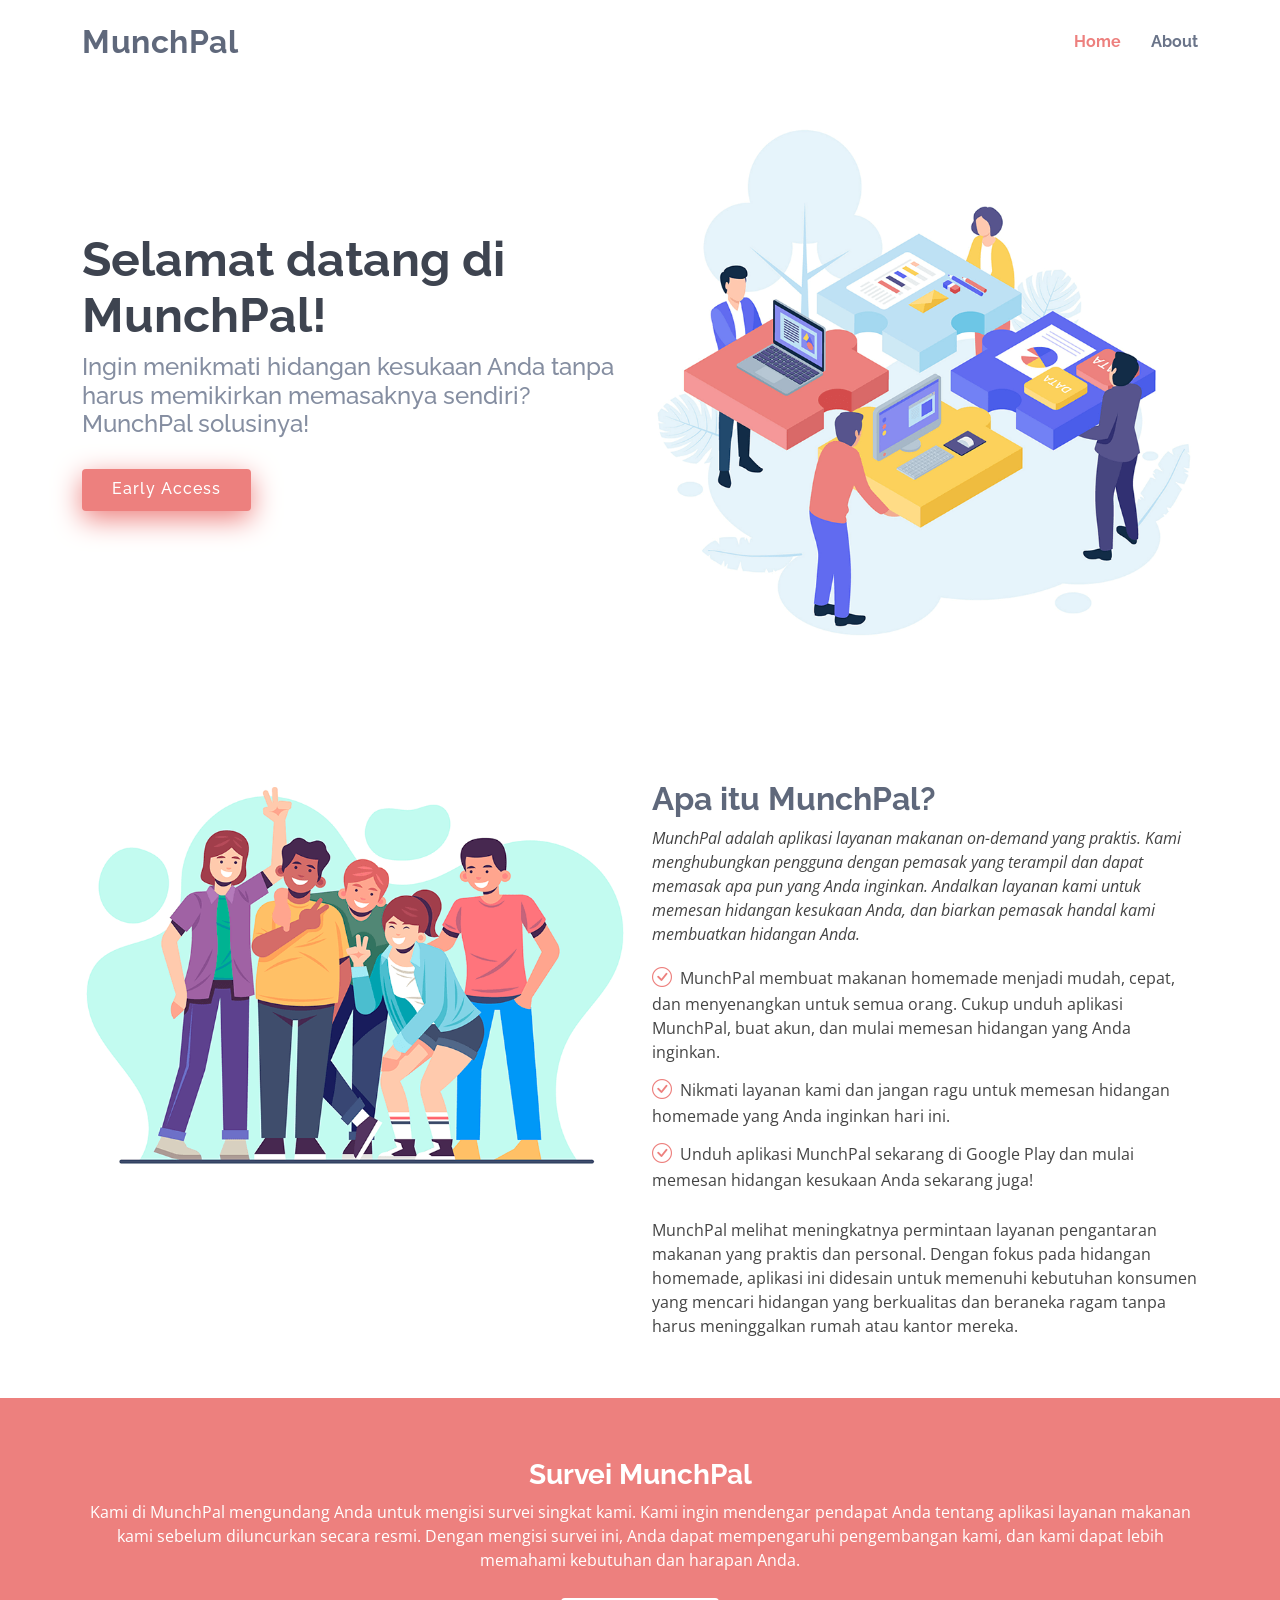
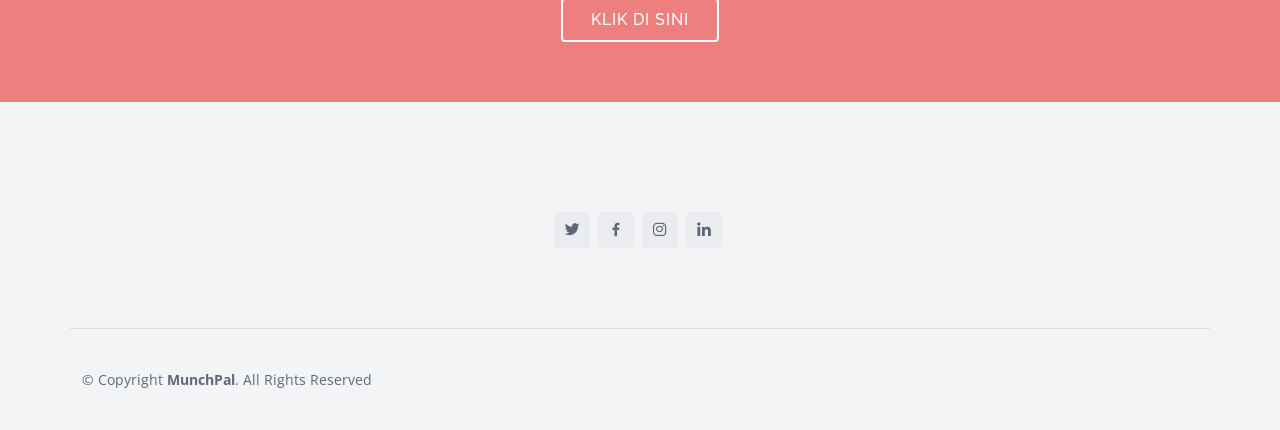
==== commit 1657d66f: "improvement" ====
--- a/index.html
+++ b/index.html
@@ -4,7 +4,7 @@
     <meta charset="utf-8" />
     <meta content="width=device-width, initial-scale=1.0" name="viewport" />
 
-    <title>Munchpal Bootstrap Template - Index</title>
+    <title>MunchPal Bootstrap Template - Index</title>
     <meta content="" name="description" />
     <meta content="" name="keywords" />
 
@@ -38,9 +38,9 @@
     <link href="assets/css/style.css" rel="stylesheet" />
 
     <!-- =======================================================
-  * Template Name: Munchpal
+  * Template Name: MunchPal
   * Updated: Jul 27 2023 with Bootstrap v5.3.1
-  * Template URL: https://bootstrapmade.com/Munchpal-free-simple-bootstrap-template/
+  * Template URL: https://bootstrapmade.com/MunchPal-free-simple-bootstrap-template/
   * Author: BootstrapMade.com
   * License: https://bootstrapmade.com/license/
   ======================================================== -->
@@ -50,7 +50,7 @@
     <!-- ======= Header ======= -->
     <header id="header" class="fixed-top">
       <div class="container d-flex align-items-center justify-content-between">
-        <h1 class="logo"><a href="index.html">Munchpal</a></h1>
+        <h1 class="logo"><a href="index.html">MunchPal</a></h1>
         <!-- Uncomment below if you prefer to use an image logo -->
         <!-- <a href="index.html" class="logo"><img src="assets/img/logo.png" alt="" class="img-fluid"></a>-->
 
@@ -73,14 +73,14 @@
           <div
             class="col-lg-6 pt-5 pt-lg-0 order-2 order-lg-1 d-flex flex-column justify-content-center"
           >
-            <h1>Selamat datang di Munchpal!</h1>
+            <h1>Selamat datang di MunchPal!</h1>
             <h2>
               Ingin menikmati hidangan kesukaan Anda tanpa harus memikirkan
-              memasaknya sendiri? Munchpal solusinya!
+              memasaknya sendiri? MunchPal solusinya!
             </h2>
             <div class="d-flex">
               <a
-                href="https://www.bit.ly/MunchpalSurvey"
+                href="https://docs.google.com/forms/d/e/1FAIpQLSepEfSgBQyrTpBWUngxQKv3-8wEVHGk6ywpCFLotyw810HGtA/viewform"
                 class="btn-get-started scrollto"
                 >Early Access</a
               >
@@ -107,9 +107,9 @@
               <img src="assets/img/about.png" class="img-fluid" alt="" />
             </div>
             <div class="col-lg-6 pt-4 pt-lg-0 content">
-              <h3>Apa itu Munchpal?</h3>
+              <h3>Apa itu MunchPal?</h3>
               <p class="fst-italic">
-                Munchpal adalah aplikasi layanan makanan on-demand yang praktis.
+                MunchPal adalah aplikasi layanan makanan on-demand yang praktis.
                 Kami menghubungkan pengguna dengan pemasak yang terampil dan
                 dapat memasak apa pun yang Anda inginkan. Andalkan layanan kami
                 untuk memesan hidangan kesukaan Anda, dan biarkan pemasak handal
@@ -117,9 +117,9 @@
               </p>
               <ul>
                 <li>
-                  <i class="bi bi-check-circle"></i> Munchpal membuat makanan
+                  <i class="bi bi-check-circle"></i> MunchPal membuat makanan
                   homemade menjadi mudah, cepat, dan menyenangkan untuk semua
-                  orang. Cukup unduh aplikasi Munchpal, buat akun, dan mulai
+                  orang. Cukup unduh aplikasi MunchPal, buat akun, dan mulai
                   memesan hidangan yang Anda inginkan.
                 </li>
                 <li>
@@ -128,13 +128,13 @@
                   hari ini.
                 </li>
                 <li>
-                  <i class="bi bi-check-circle"></i> Unduh aplikasi Munchpal
+                  <i class="bi bi-check-circle"></i> Unduh aplikasi MunchPal
                   sekarang di Google Play dan mulai memesan hidangan kesukaan
                   Anda sekarang juga!
                 </li>
               </ul>
               <p>
-                Munchpal melihat meningkatnya permintaan layanan pengantaran
+                MunchPal melihat meningkatnya permintaan layanan pengantaran
                 makanan yang praktis dan personal. Dengan fokus pada hidangan
                 homemade, aplikasi ini didesain untuk memenuhi kebutuhan
                 konsumen yang mencari hidangan yang berkualitas dan beraneka
@@ -150,15 +150,17 @@
       <section id="cta" class="cta">
         <div class="container">
           <div class="text-center">
-            <h3>Survei Munchpal</h3>
+            <h3>Survei MunchPal</h3>
             <p>
-              Kami di Munchpal mengundang Anda untuk mengisi survei singkat
+              Kami di MunchPal mengundang Anda untuk mengisi survei singkat
               kami. Kami ingin mendengar pendapat Anda tentang aplikasi layanan
               makanan kami sebelum diluncurkan secara resmi. Dengan mengisi
               survei ini, Anda dapat mempengaruhi pengembangan kami, dan kami
               dapat lebih memahami kebutuhan dan harapan Anda.
             </p>
-            <a class="cta-btn" href="https://www.bit.ly/MunchpalSurvey"
+            <a
+              class="cta-btn"
+              href="https://docs.google.com/forms/d/e/1FAIpQLScGWfoynf5je87ZHLZDFOD66O2wauQVdgwiKIhNumP2t9UhQQ/viewform"
               >Klik di sini</a
             >
           </div>
@@ -183,14 +185,14 @@
 
       <div class="container footer-bottom clearfix">
         <div class="copyright">
-          &copy; Copyright <strong><span>Munchpal</span></strong
+          &copy; Copyright <strong><span>MunchPal</span></strong
           >. All Rights Reserved
         </div>
         <div class="credits">
           <!-- All the links in the footer should remain intact. -->
           <!-- You can delete the links only if you purchased the pro version. -->
           <!-- Licensing information: https://bootstrapmade.com/license/ -->
-          <!-- Purchase the pro version with working PHP/AJAX contact form: https://bootstrapmade.com/Munchpal-free-simple-bootstrap-template/ -->
+          <!-- Purchase the pro version with working PHP/AJAX contact form: https://bootstrapmade.com/MunchPal-free-simple-bootstrap-template/ -->
         </div>
       </div>
     </footer>
--- a/assets/css/style.css
+++ b/assets/css/style.css
@@ -1,7 +1,7 @@
 /**
-* Template Name: Munchpal
+* Template Name: MunchPal
 * Updated: Jul 27 2023 with Bootstrap v5.3.1
-* Template URL: https://bootstrapmade.com/Munchpal-free-simple-bootstrap-template/
+* Template URL: https://bootstrapmade.com/MunchPal-free-simple-bootstrap-template/
 * Author: BootstrapMade.com
 * License: https://bootstrapmade.com/license/
 */
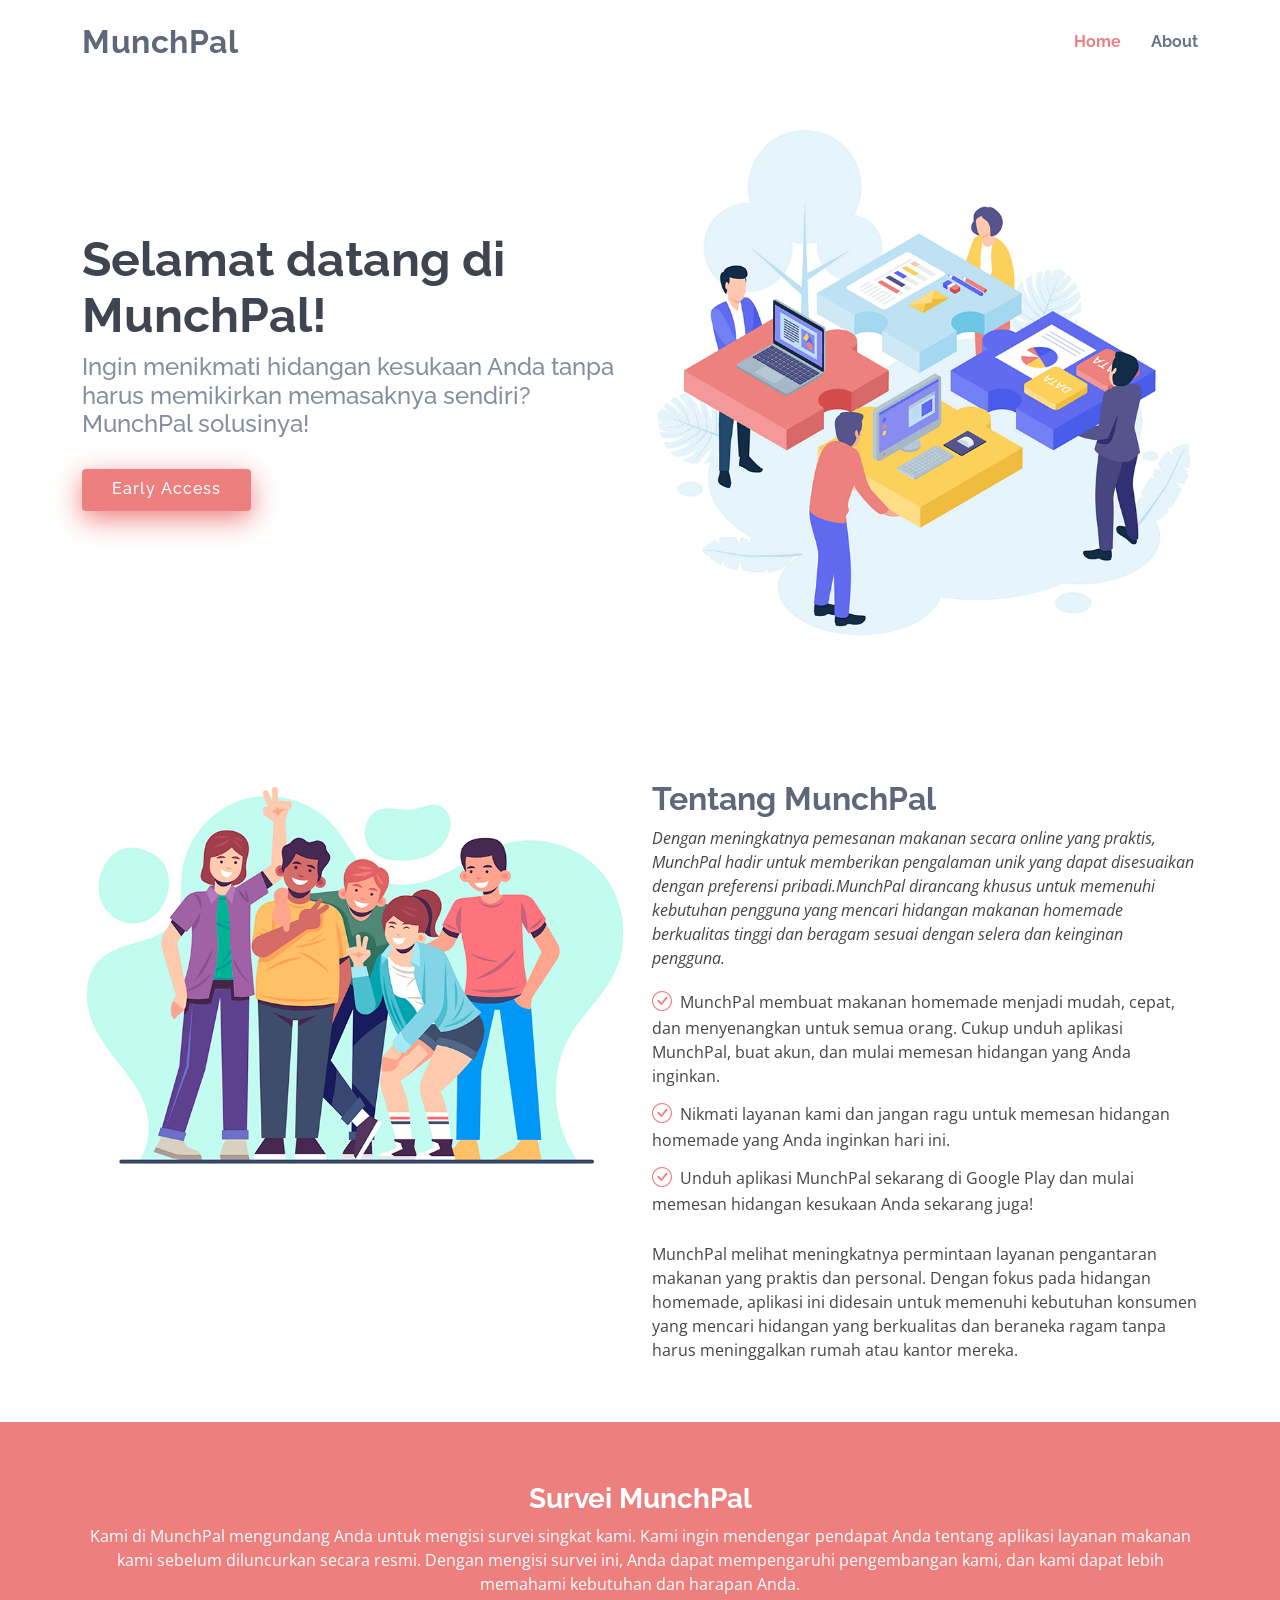
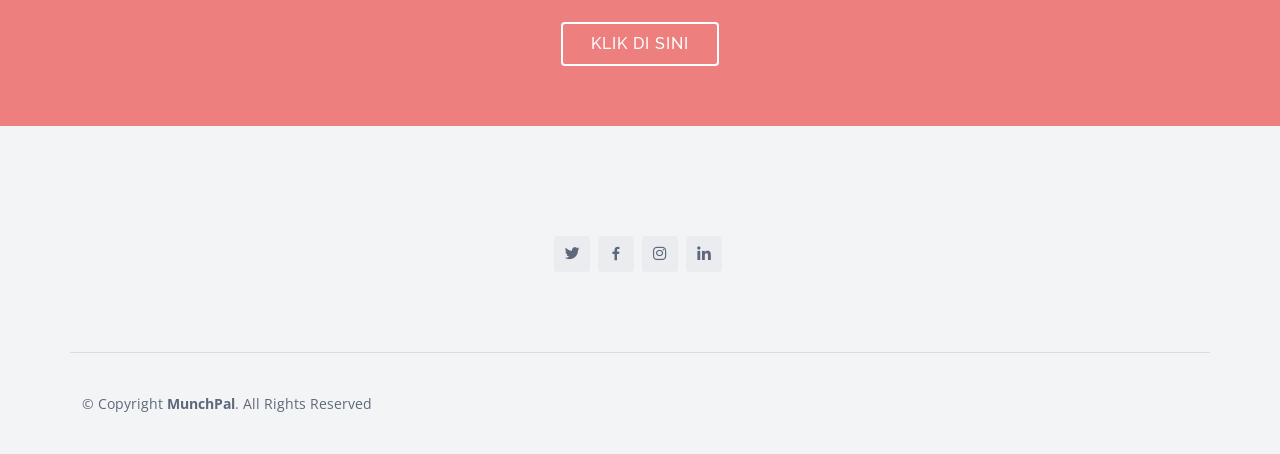
==== commit 51ff039c: "improvement" ====
--- a/index.html
+++ b/index.html
@@ -4,7 +4,7 @@
     <meta charset="utf-8" />
     <meta content="width=device-width, initial-scale=1.0" name="viewport" />
 
-    <title>MunchPal Bootstrap Template - Index</title>
+    <title>MunchPal</title>
     <meta content="" name="description" />
     <meta content="" name="keywords" />
 
@@ -107,13 +107,14 @@
               <img src="assets/img/about.png" class="img-fluid" alt="" />
             </div>
             <div class="col-lg-6 pt-4 pt-lg-0 content">
-              <h3>Apa itu MunchPal?</h3>
+              <h3>Tentang MunchPal</h3>
               <p class="fst-italic">
-                MunchPal adalah aplikasi layanan makanan on-demand yang praktis.
-                Kami menghubungkan pengguna dengan pemasak yang terampil dan
-                dapat memasak apa pun yang Anda inginkan. Andalkan layanan kami
-                untuk memesan hidangan kesukaan Anda, dan biarkan pemasak handal
-                kami membuatkan hidangan Anda.
+                Dengan meningkatnya pemesanan makanan secara online yang
+                praktis, MunchPal hadir untuk memberikan pengalaman unik yang
+                dapat disesuaikan dengan preferensi pribadi.MunchPal dirancang
+                khusus untuk memenuhi kebutuhan pengguna yang mencari hidangan
+                makanan homemade berkualitas tinggi dan beragam sesuai dengan
+                selera dan keinginan pengguna.
               </p>
               <ul>
                 <li>
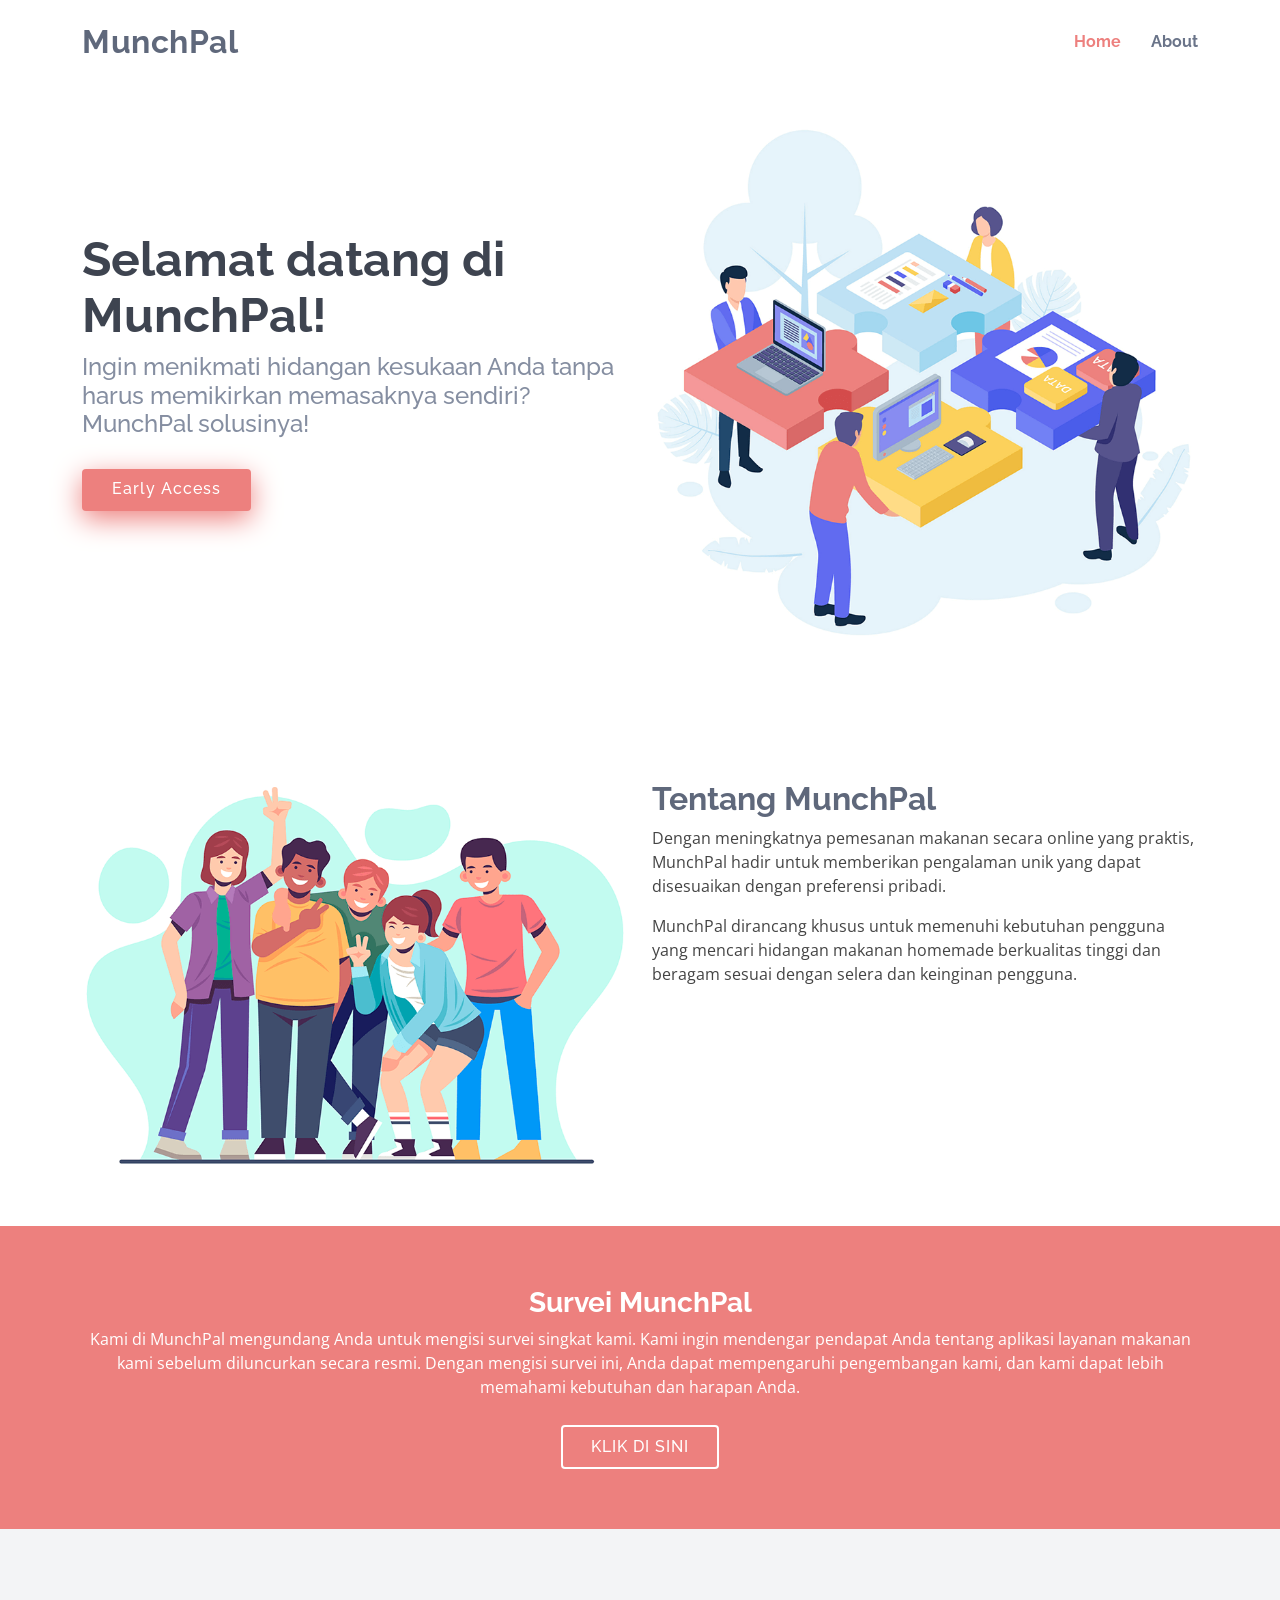
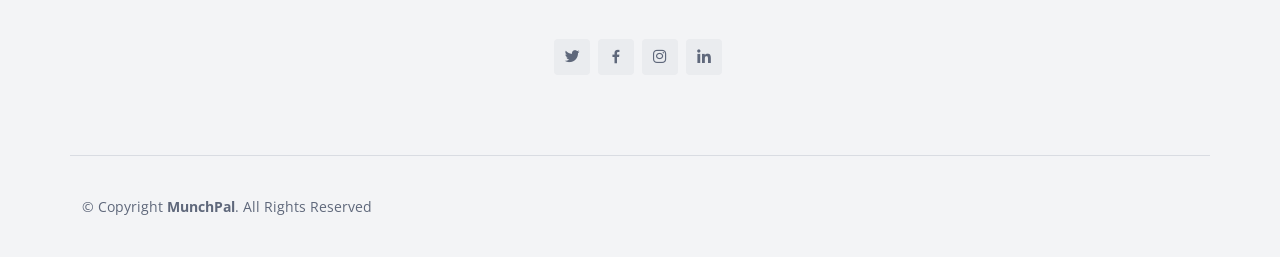
==== commit f702316e: "improvement" ====
--- a/index.html
+++ b/index.html
@@ -108,38 +108,16 @@
             </div>
             <div class="col-lg-6 pt-4 pt-lg-0 content">
               <h3>Tentang MunchPal</h3>
-              <p class="fst-italic">
+
+              <p>
                 Dengan meningkatnya pemesanan makanan secara online yang
                 praktis, MunchPal hadir untuk memberikan pengalaman unik yang
-                dapat disesuaikan dengan preferensi pribadi.MunchPal dirancang
-                khusus untuk memenuhi kebutuhan pengguna yang mencari hidangan
-                makanan homemade berkualitas tinggi dan beragam sesuai dengan
-                selera dan keinginan pengguna.
+                dapat disesuaikan dengan preferensi pribadi.
               </p>
-              <ul>
-                <li>
-                  <i class="bi bi-check-circle"></i> MunchPal membuat makanan
-                  homemade menjadi mudah, cepat, dan menyenangkan untuk semua
-                  orang. Cukup unduh aplikasi MunchPal, buat akun, dan mulai
-                  memesan hidangan yang Anda inginkan.
-                </li>
-                <li>
-                  <i class="bi bi-check-circle"></i> Nikmati layanan kami dan
-                  jangan ragu untuk memesan hidangan homemade yang Anda inginkan
-                  hari ini.
-                </li>
-                <li>
-                  <i class="bi bi-check-circle"></i> Unduh aplikasi MunchPal
-                  sekarang di Google Play dan mulai memesan hidangan kesukaan
-                  Anda sekarang juga!
-                </li>
-              </ul>
               <p>
-                MunchPal melihat meningkatnya permintaan layanan pengantaran
-                makanan yang praktis dan personal. Dengan fokus pada hidangan
-                homemade, aplikasi ini didesain untuk memenuhi kebutuhan
-                konsumen yang mencari hidangan yang berkualitas dan beraneka
-                ragam tanpa harus meninggalkan rumah atau kantor mereka.
+                MunchPal dirancang khusus untuk memenuhi kebutuhan pengguna yang
+                mencari hidangan makanan homemade berkualitas tinggi dan beragam
+                sesuai dengan selera dan keinginan pengguna.
               </p>
             </div>
           </div>
